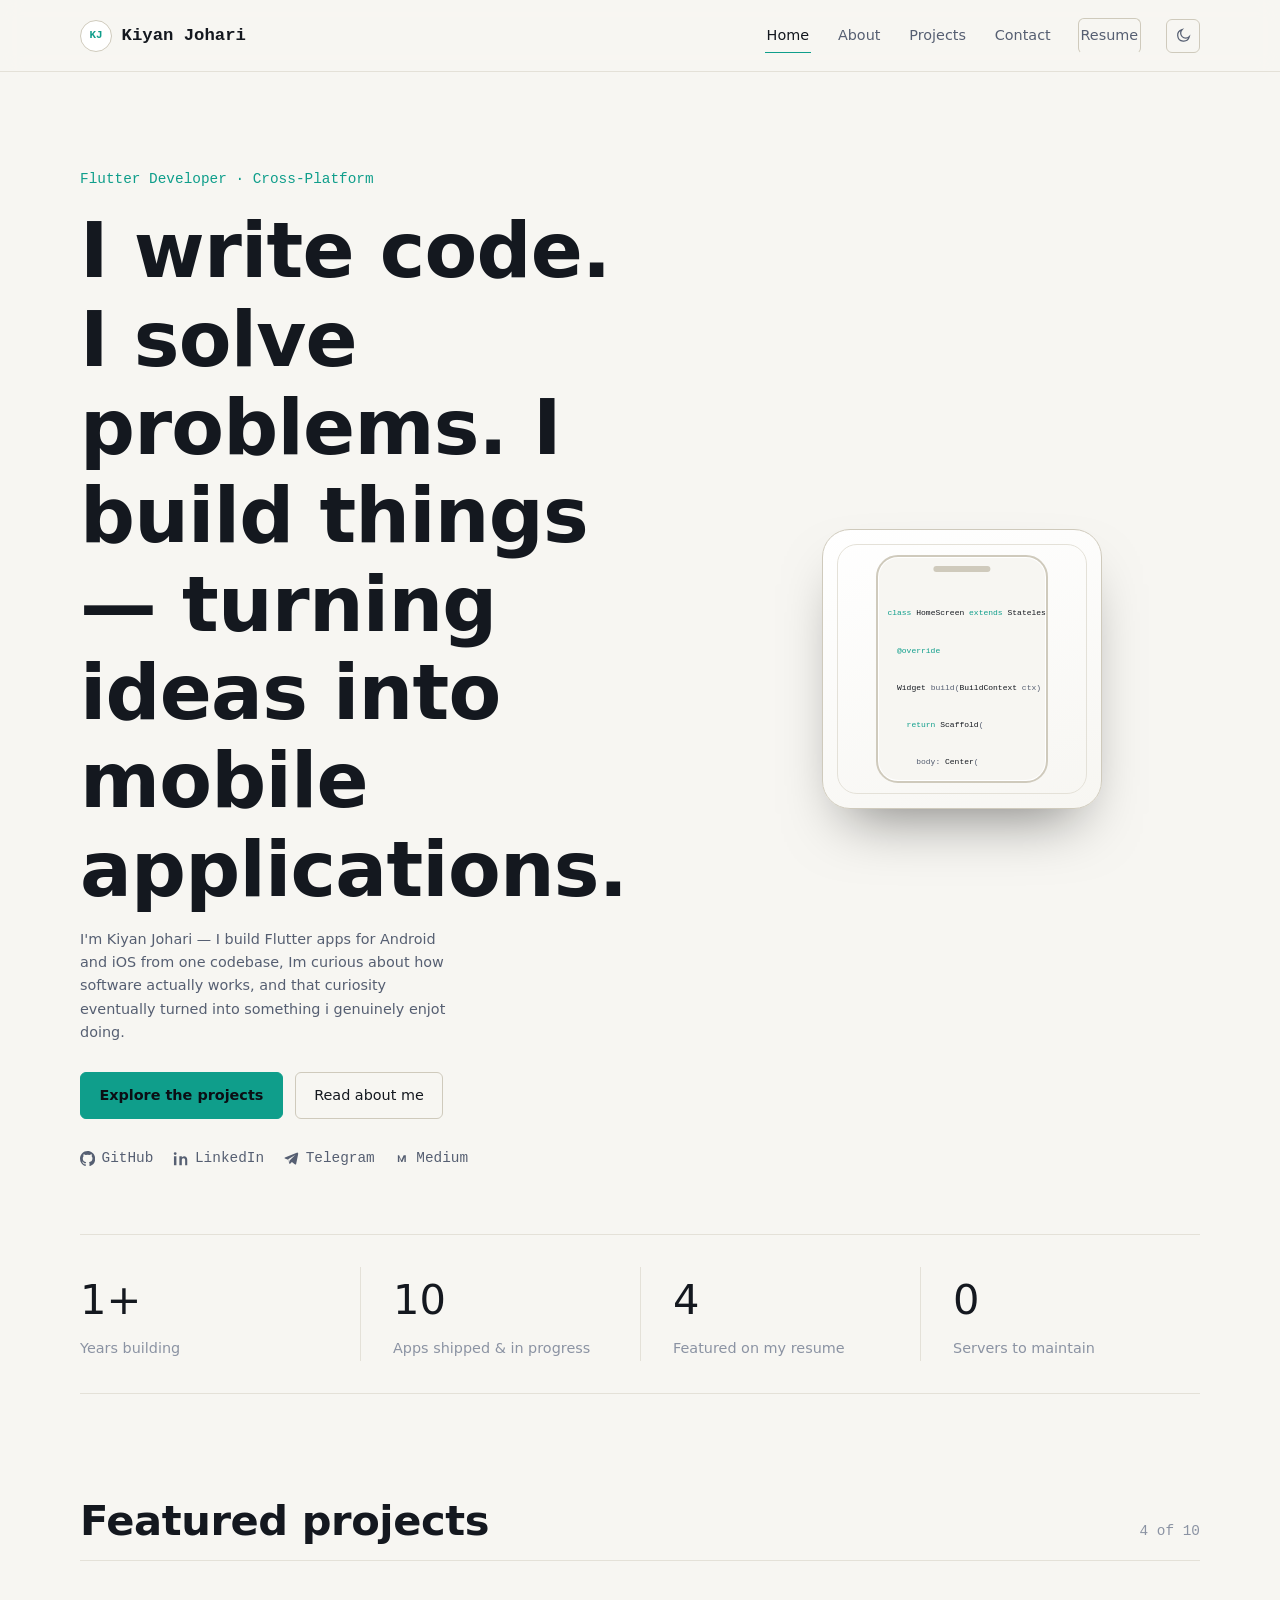
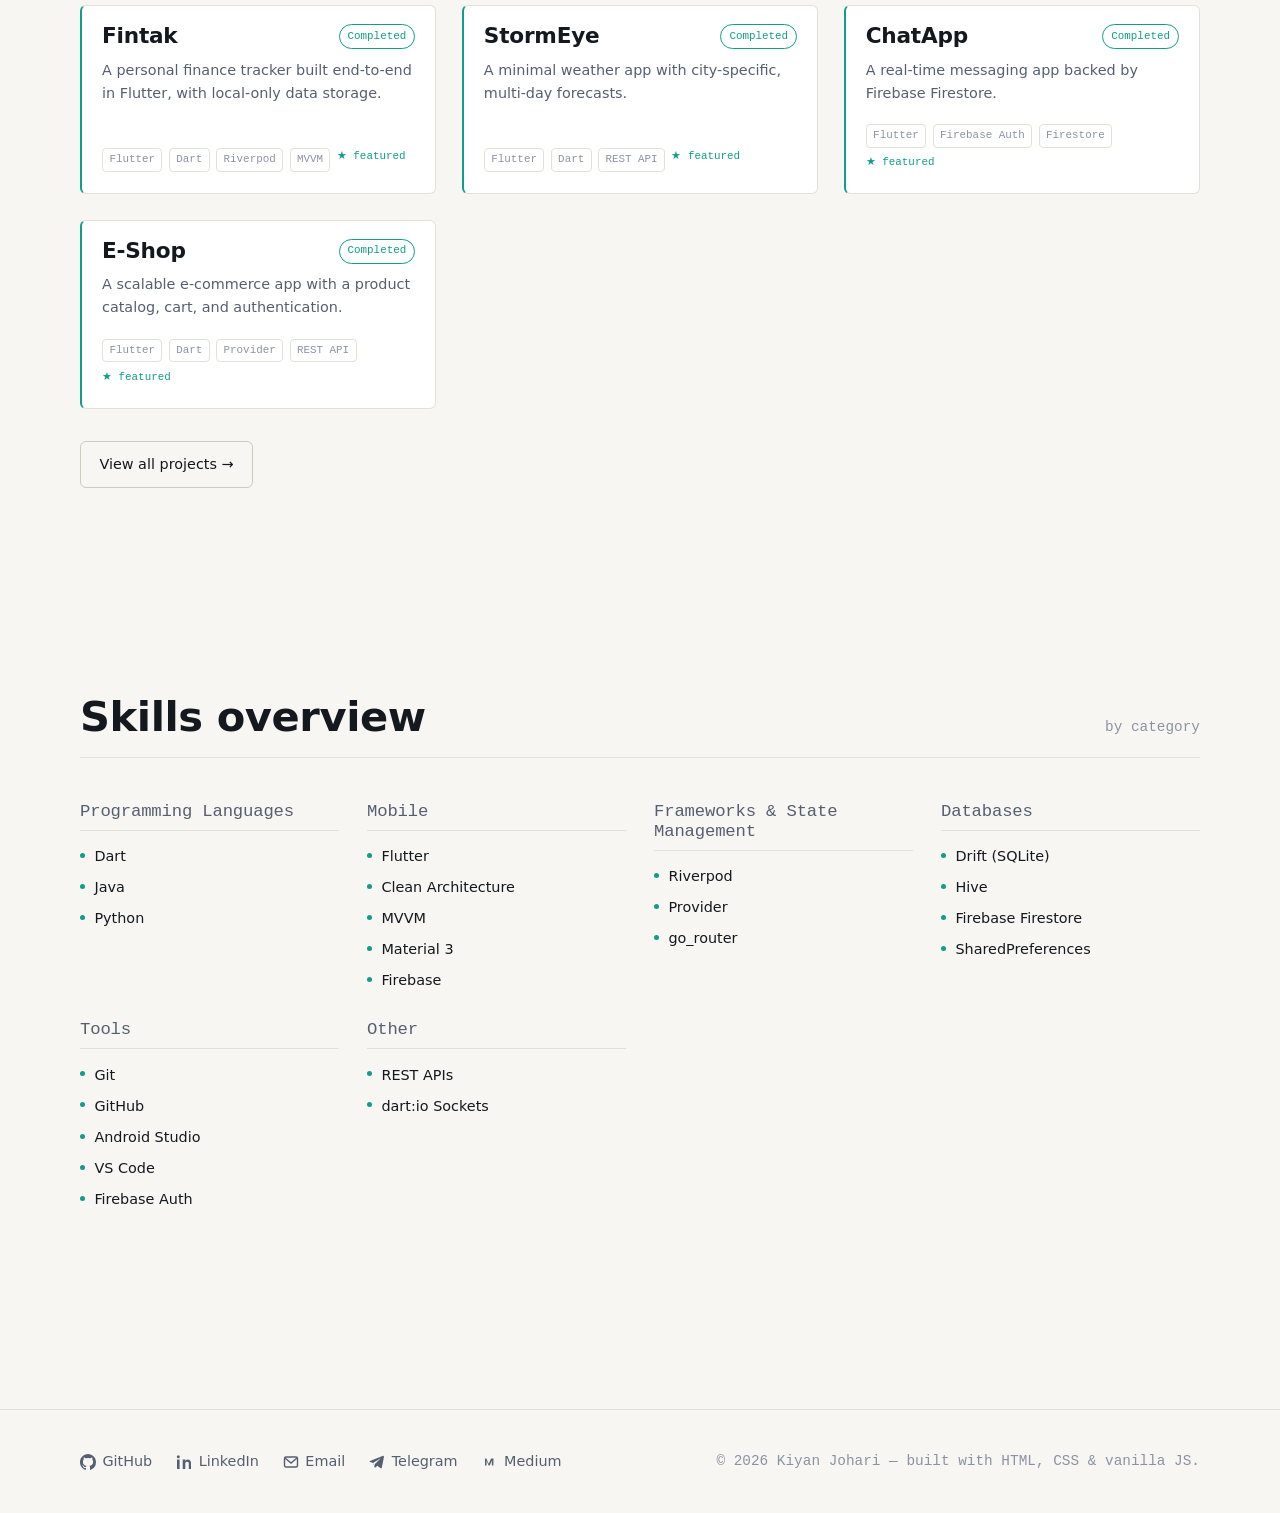
==== index.html @ 6b24f6c8 "portfolio is done" ====
<!DOCTYPE html>
<html lang="en">
<head>
  <meta charset="UTF-8" />
  <meta name="viewport" content="width=device-width, initial-scale=1" />
  <title>Kiyan Johari — Flutter Developer, Cross-Platform</title>
  <meta name="description" content="Kiyan Johari — Flutter developer building offline-first, cross-platform apps for Android and iOS from one codebase." />
  <link rel="canonical" href="https://kiyanjohari.dev/" />

  <meta property="og:type" content="website" />
  <meta property="og:title" content="Kiyan Johari — Flutter Developer, Cross-Platform" />
  <meta property="og:description" content="Offline-first, cross-platform Flutter apps for Android and iOS from one codebase." />
  <meta property="og:url" content="https://kiyanjohari.dev/" />
  <meta property="og:image" content="https://kiyanjohari.dev/assets/images/og-cover.jpg" />
  <meta name="twitter:card" content="summary_large_image" />
  <meta name="twitter:title" content="Kiyan Johari — Flutter Developer, Cross-Platform" />
  <meta name="twitter:description" content="Offline-first, cross-platform Flutter apps for Android and iOS from one codebase." />

  <link rel="icon" href="assets/icons/favicon.svg" type="image/svg+xml" />
  <link rel="preload" href="assets/fonts/space-grotesk.woff2" as="font" type="font/woff2" crossorigin />
  <link rel="preconnect" href="https://fonts.gstatic.com" crossorigin />
  <link rel="stylesheet" href="css/main.css" />
  <link rel="stylesheet" href="css/components.css" />
  <link rel="stylesheet" href="css/responsive.css" />

  <style>
    /* Home-page-only overrides: header avatar + resume button, hero social
       row, a standalone stats band below the hero, and an animated phone
       mockup with Flutter code in place of the old bird mark. Scoped here
       rather than in the shared stylesheets. */
    .hero .hero-lede { font-size: var(--step--1); max-width: 42ch; }

    .nav-brand { gap: 0.6rem; }
    .nav-avatar {
      width: 2rem; height: 2rem;
      border-radius: 50%;
      display: grid;
      place-items: center;
      background: var(--bg-card);
      border: 1px solid var(--border-strong);
      font-family: var(--font-mono);
      font-size: 0.68rem;
      color: var(--accent);
    }
    .btn-sm { padding: 0.45rem 0.85rem; font-size: var(--step--1); }

    .hero-social {
      display: flex;
      flex-wrap: wrap;
      gap: 1.25rem;
      margin-top: 1.75rem;
    }
    .hero-social a {
      display: inline-flex;
      align-items: center;
      gap: 0.4rem;
      color: var(--text-muted);
      text-decoration: none;
      font-family: var(--font-mono);
      font-size: var(--step--1);
    }
    .hero-social a svg { width: 0.95rem; height: 0.95rem; }
    .hero-social a:hover { color: var(--accent); }

    .stats-band {
      display: flex;
      flex-wrap: wrap;
      border-top: 1px solid var(--border);
      border-bottom: 1px solid var(--border);
      padding-block: 2rem;
    }
    .stats-band .stat {
      flex: 1 1 10rem;
      padding-inline: clamp(1rem, 3vw, 2rem);
      border-left: 1px solid var(--border);
    }
    .stats-band .stat:first-child { border-left: none; padding-left: 0; }
    .stats-band .num {
      display: block;
      font-family: var(--font-display);
      font-size: var(--step-3);
      color: var(--text);
    }
    .stats-band .label { color: var(--text-faint); font-size: var(--step--1); }

    /* Phone mockup with Flutter code, replacing the old bird mark */
    .hero-visual {
      width: min(280px, 68vw);
      aspect-ratio: 1;
      margin-inline: auto;
      border-radius: 28px;
      border: 1px solid var(--border-strong);
      background: linear-gradient(160deg, var(--bg-elevated), var(--bg));
      box-shadow: 0 30px 60px -25px rgba(0, 0, 0, 0.5);
      position: relative;
      display: grid;
      place-items: center;
      opacity: 0;
      transform: scale(0.96);
      animation: visual-in 0.7s 0.15s cubic-bezier(.22,.9,.3,1) forwards;
    }
    .hero-visual::after {
      content: "";
      position: absolute;
      inset: 14px;
      border-radius: 20px;
      border: 1px solid var(--border);
      pointer-events: none;
    }

    .hero-phone-frame {
      width: 62%;
      height: 82%;
      background: var(--bg);
      border: 2px solid var(--border-strong);
      border-radius: 22px;
      position: relative;
      padding: 1.6rem 0.6rem 0.7rem;
      box-shadow: inset 0 0 0 1px var(--bg-elevated);
      overflow: hidden;
    }
    .phone-notch {
      position: absolute;
      top: 0.55rem;
      left: 50%;
      transform: translateX(-50%);
      width: 34%;
      height: 0.4rem;
      border-radius: 999px;
      background: var(--border-strong);
    }
    .phone-code {
      font-family: var(--font-mono);
      font-size: 0.5rem;
      line-height: 1.55;
      color: var(--text-faint);
      white-space: pre;
      opacity: 0;
      animation: code-in 0.5s 0.55s ease forwards;
    }
    .phone-code p { margin: 0; }
    .phone-code .tok-kw { color: var(--accent); }
    .phone-code .tok-class { color: var(--text); }
    .phone-code .tok-str { color: #8fbf7f; }
    .phone-cursor {
      display: inline-block;
      width: 0.45em;
      height: 0.9em;
      margin-left: 1px;
      background: var(--accent);
      vertical-align: text-bottom;
      animation: cursor-blink 1s step-end infinite;
    }

    @keyframes visual-in { to { opacity: 1; transform: scale(1); } }
    @keyframes code-in { to { opacity: 1; } }
    @keyframes cursor-blink { 0%, 50% { opacity: 1; } 50.01%, 100% { opacity: 0; } }

    @media (max-width: 860px) {
      .hero-visual { order: -1; margin-bottom: 1rem; width: min(210px, 58vw); }
      .stats-band .stat { border-left: none; border-top: 1px solid var(--border); padding-top: 1.25rem; padding-left: 0; }
      .stats-band .stat:first-child { border-top: none; padding-top: 0; }
      .stats-band { flex-direction: column; gap: 1.25rem; }
    }
    @media (prefers-reduced-motion: reduce) {
      .hero-visual { animation: none; opacity: 1; transform: none; }
      .phone-code { animation: none; opacity: 1; }
      .phone-cursor { animation: none; }
    }
  </style>

  <script type="application/ld+json">
  {
    "@context": "https://schema.org",
    "@type": "Person",
    "name": "Kiyan Johari",
    "jobTitle": "Flutter Developer, Cross-Platform",
    "url": "https://kiyanjohari.dev/",
    "sameAs": ["https://github.com/Kiyanjr", "https://www.linkedin.com/in/kiyan-johari-831720248", "https://t.me/KiyanDev1", "https://medium.com/@kiyanjr"]
  }
  </script>
</head>
<body data-base="">
  <a class="skip-link" href="#main">Skip to content</a>

  <header class="site-header">
    <nav class="nav container" aria-label="Primary">
      <a class="nav-brand" href="index.html">
        <span class="nav-avatar" aria-hidden="true">KJ</span>
        Kiyan Johari
      </a>
      <button class="nav-toggle" type="button" data-nav-toggle aria-expanded="false" aria-controls="nav-links">
        <span class="visually-hidden">Toggle menu</span>
        <svg width="18" height="18" viewBox="0 0 18 18" fill="none" stroke="currentColor" stroke-width="1.6"><path d="M2 5h14M2 9h14M2 13h14"/></svg>
      </button>
      <div class="nav-links" id="nav-links" data-nav-links>
        <a href="index.html" aria-current="page">Home</a>
        <a href="about.html">About</a>
        <a href="projects.html">Projects</a>
        <a href="about.html#contact">Contact</a>
        <a class="btn btn-sm" data-profile-href="resumeUrl" href="assets/kiyan-johari-resume.pdf" target="_blank" rel="noopener">Resume</a>
        <button class="theme-toggle" type="button" data-theme-toggle aria-label="Toggle color theme">
          <svg class="icon-sun" viewBox="0 0 20 20" fill="none" stroke="currentColor" stroke-width="1.5"><circle cx="10" cy="10" r="3.5"/><path d="M10 1.5v2M10 16.5v2M3.5 3.5l1.4 1.4M15.1 15.1l1.4 1.4M1.5 10h2M16.5 10h2M3.5 16.5l1.4-1.4M15.1 4.9l1.4-1.4"/></svg>
          <svg class="icon-moon" viewBox="0 0 20 20" fill="none" stroke="currentColor" stroke-width="1.5"><path d="M17 11.5A7 7 0 1 1 8.5 3a5.5 5.5 0 0 0 8.5 8.5Z"/></svg>
        </button>
      </div>
    </nav>
  </header>

  <main id="main">
    <section class="hero container">
      <div>
        <p class="hero-eyebrow">Flutter Developer · Cross-Platform</p>
        <h1>I write code. I solve problems. I build things — turning ideas into mobile applications.</h1>
        <p class="hero-lede">I'm Kiyan Johari — I build Flutter apps for Android and iOS from one codebase, Im curious about how software actually works, and that curiosity eventually turned into something i genuinely enjot doing.</p>
        <div class="btn-row">
          <a class="btn btn-primary" href="projects.html">Explore the projects</a>
          <a class="btn" href="about.html">Read about me</a>
        </div>
        <div class="hero-social" aria-label="Social links">
          <a data-profile-href="github" href="https://github.com/Kiyanjr" target="_blank" rel="noopener">
            <svg viewBox="0 0 16 16" fill="currentColor" aria-hidden="true"><path d="M8 0C3.58 0 0 3.64 0 8.13c0 3.6 2.29 6.65 5.47 7.72.4.08.55-.17.55-.39 0-.19-.01-.82-.01-1.49-2.01.37-2.53-.5-2.69-.96-.09-.23-.48-.96-.82-1.15-.28-.15-.68-.53-.01-.54.63-.01 1.08.59 1.23.83.72 1.22 1.87.88 2.33.67.07-.53.28-.88.51-1.08-1.78-.2-3.64-.9-3.64-3.98 0-.88.31-1.6.82-2.16-.08-.2-.36-1.03.08-2.14 0 0 .67-.22 2.2.83a7.5 7.5 0 0 1 4 0c1.53-1.05 2.2-.83 2.2-.83.44 1.11.16 1.94.08 2.14.51.56.82 1.27.82 2.16 0 3.09-1.87 3.78-3.65 3.98.29.25.54.75.54 1.51 0 1.09-.01 1.97-.01 2.24 0 .22.15.48.55.39A8.14 8.14 0 0 0 16 8.13C16 3.64 12.42 0 8 0Z"/></svg>
            GitHub
          </a>
          <a data-profile-href="linkedin" href="https://www.linkedin.com/in/kiyan-johari-831720248" target="_blank" rel="noopener">
            <svg viewBox="0 0 16 16" fill="currentColor" aria-hidden="true"><path d="M3.6 5.4H1V15h2.6V5.4ZM2.3 4.2a1.5 1.5 0 1 0 0-3 1.5 1.5 0 0 0 0 3ZM15 9.3c0-2.6-1.4-3.8-3.2-3.8-1.5 0-2.1.8-2.5 1.4V5.4H6.7c0 .1 0 3.9 0 9.6h2.6V9.7c0-.3 0-.6.1-.8.2-.6.8-1.2 1.7-1.2 1.2 0 1.7.9 1.7 2.3V15H15V9.3Z"/></svg>
            LinkedIn
          </a>
          <a data-profile-href="telegram" href="https://t.me/KiyanDev1" target="_blank" rel="noopener">
            <svg viewBox="0 0 16 16" fill="currentColor" aria-hidden="true"><path d="M14.7 1.4 1 6.9c-.6.2-.6.9 0 1.1l3.3 1.1 1.3 4.1c.1.4.6.5.9.2l1.8-1.7 3.4 2.5c.4.3 1 .1 1.1-.4l2.2-11c.1-.5-.4-.9-.9-.7ZM5.9 10l-.5 2-1-3.2 7.4-4.6L5.9 10Z"/></svg>
            Telegram
          </a>
          <a data-profile-href="medium" href="https://medium.com/@kiyanjr" target="_blank" rel="noopener">
            <svg viewBox="0 0 16 16" fill="currentColor" aria-hidden="true"><path d="M2 4.5h2.3l2.4 5.3 2.4-5.3h2.3v7h-1.5V6.6l-2.15 4.9h-1.1L4.5 6.6v4.9H3V4.5Z"/></svg>
            Medium
          </a>
        </div>
      </div>

      <div class="hero-visual" aria-hidden="true">
        <div class="hero-phone-frame">
          <span class="phone-notch"></span>
          <div class="phone-code">
            <p><span class="tok-kw">class</span> <span class="tok-class">HomeScreen</span> <span class="tok-kw">extends</span> <span class="tok-class">StatelessWidget</span> {</p>
            <p>&nbsp;&nbsp;<span class="tok-kw">@override</span></p>
            <p>&nbsp;&nbsp;<span class="tok-class">Widget</span> build(<span class="tok-class">BuildContext</span> ctx) {</p>
            <p>&nbsp;&nbsp;&nbsp;&nbsp;<span class="tok-kw">return</span> <span class="tok-class">Scaffold</span>(</p>
            <p>&nbsp;&nbsp;&nbsp;&nbsp;&nbsp;&nbsp;body: <span class="tok-class">Center</span>(</p>
            <p>&nbsp;&nbsp;&nbsp;&nbsp;&nbsp;&nbsp;&nbsp;&nbsp;child: <span class="tok-class">Text</span>(<span class="tok-str">'Hello, Flutter'</span>),</p>
            <p>&nbsp;&nbsp;&nbsp;&nbsp;&nbsp;&nbsp;),</p>
            <p>&nbsp;&nbsp;&nbsp;&nbsp;);<span class="phone-cursor"></span></p>
            <p>&nbsp;&nbsp;}</p>
            <p>}</p>
          </div>
        </div>
      </div>
    </section>

    <section class="stats-band container">
      <div class="stat"><span class="num">1+</span><span class="label">Years building</span></div>
      <div class="stat"><span class="num">10</span><span class="label">Apps shipped &amp; in progress</span></div>
      <div class="stat"><span class="num">4</span><span class="label">Featured on my resume</span></div>
      <div class="stat"><span class="num">0</span><span class="label">Servers to maintain</span></div>
    </section>

    <section class="section container">
      <div class="section-head">
        <h2>Featured projects</h2>
        <span class="section-note">4 of 10</span>
      </div>
      <div class="project-grid" data-featured-projects>
        <div class="empty-state">Loading projects…</div>
      </div>
      <p style="margin-top:2rem"><a class="btn" href="projects.html">View all projects →</a></p>
    </section>

    <section class="section container">
      <div class="section-head">
        <h2>Skills overview</h2>
        <span class="section-note">by category</span>
      </div>
      <div class="skills-grid" data-skills-grid>
        <div class="empty-state">Loading skills…</div>
      </div>
    </section>
  </main>

  <footer class="site-footer">
    <div class="container footer-row">
      <div class="footer-links">
        <a data-profile-href="github" href="https://github.com/Kiyanjr" target="_blank" rel="noopener"><svg viewBox="0 0 16 16" fill="currentColor" width="16" height="16" aria-hidden="true"><path d="M8 0C3.58 0 0 3.64 0 8.13c0 3.6 2.29 6.65 5.47 7.72.4.08.55-.17.55-.39 0-.19-.01-.82-.01-1.49-2.01.37-2.53-.5-2.69-.96-.09-.23-.48-.96-.82-1.15-.28-.15-.68-.53-.01-.54.63-.01 1.08.59 1.23.83.72 1.22 1.87.88 2.33.67.07-.53.28-.88.51-1.08-1.78-.2-3.64-.9-3.64-3.98 0-.88.31-1.6.82-2.16-.08-.2-.36-1.03.08-2.14 0 0 .67-.22 2.2.83a7.5 7.5 0 0 1 4 0c1.53-1.05 2.2-.83 2.2-.83.44 1.11.16 1.94.08 2.14.51.56.82 1.27.82 2.16 0 3.09-1.87 3.78-3.65 3.98.29.25.54.75.54 1.51 0 1.09-.01 1.97-.01 2.24 0 .22.15.48.55.39A8.14 8.14 0 0 0 16 8.13C16 3.64 12.42 0 8 0Z"/></svg> GitHub</a>
        <a data-profile-href="linkedin" href="https://www.linkedin.com/in/kiyan-johari-831720248" target="_blank" rel="noopener"><svg viewBox="0 0 16 16" fill="currentColor" width="16" height="16" aria-hidden="true"><path d="M3.6 5.4H1V15h2.6V5.4ZM2.3 4.2a1.5 1.5 0 1 0 0-3 1.5 1.5 0 0 0 0 3ZM15 9.3c0-2.6-1.4-3.8-3.2-3.8-1.5 0-2.1.8-2.5 1.4V5.4H6.7c0 .1 0 3.9 0 9.6h2.6V9.7c0-.3 0-.6.1-.8.2-.6.8-1.2 1.7-1.2 1.2 0 1.7.9 1.7 2.3V15H15V9.3Z"/></svg> LinkedIn</a>
        <a data-profile-href="email" data-profile-mailto href="mailto:kianjohari81@gmail.com"><svg viewBox="0 0 16 16" fill="none" stroke="currentColor" stroke-width="1.4" width="16" height="16" aria-hidden="true"><rect x="1.5" y="3" width="13" height="10" rx="1.5"/><path d="M2 4l6 5 6-5"/></svg> Email</a>
        <a data-profile-href="telegram" href="https://t.me/KiyanDev1" target="_blank" rel="noopener"><svg viewBox="0 0 16 16" fill="currentColor" width="16" height="16" aria-hidden="true"><path d="M14.7 1.4 1 6.9c-.6.2-.6.9 0 1.1l3.3 1.1 1.3 4.1c.1.4.6.5.9.2l1.8-1.7 3.4 2.5c.4.3 1 .1 1.1-.4l2.2-11c.1-.5-.4-.9-.9-.7ZM5.9 10l-.5 2-1-3.2 7.4-4.6L5.9 10Z"/></svg> Telegram</a>
        <a data-profile-href="medium" href="https://medium.com/@kiyanjr" target="_blank" rel="noopener"><svg viewBox="0 0 16 16" fill="currentColor" width="16" height="16" aria-hidden="true"><path d="M2 4.5h2.3l2.4 5.3 2.4-5.3h2.3v7h-1.5V6.6l-2.15 4.9h-1.1L4.5 6.6v4.9H3V4.5Z"/></svg> Medium</a>
      </div>
      <p class="footer-note">© <span data-year></span> Kiyan Johari — built with HTML, CSS &amp; vanilla JS.</p>
    </div>
  </footer>

  <script src="js/main.js" defer></script>
  <script src="js/animations.js" defer></script>
  <script src="js/projects.js" defer></script>
</body>
</html>
---- css/main.css ----
/* =========================================================
   main.css — tokens, reset, typography, base layout, nav, footer
   ========================================================= */

:root {
  /* Color — ink navy base, single teal accent, warm amber used sparingly */
  --bg: #0B0E14;
  --bg-elevated: #12161F;
  --bg-card: #141924;
  --text: #ECEFF4;
  --text-muted: #8A93A6;
  --text-faint: #545D70;
  --accent: #5EEAD4;
  --accent-soft: rgba(94, 234, 212, 0.12);
  --accent-2: #F5B87A;
  --border: #232A38;
  --border-strong: #333D50;
  --danger: #E8776B;

  /* Type */
  --font-display: "Space Grotesk", "Inter", system-ui, sans-serif;
  --font-body: "Inter", system-ui, -apple-system, sans-serif;
  --font-mono: "IBM Plex Mono", "SFMono-Regular", Consolas, monospace;

  /* Scale */
  --step--1: clamp(0.83rem, 0.8rem + 0.15vw, 0.9rem);
  --step-0: clamp(1rem, 0.96rem + 0.2vw, 1.08rem);
  --step-1: clamp(1.2rem, 1.1rem + 0.4vw, 1.35rem);
  --step-2: clamp(1.5rem, 1.3rem + 0.8vw, 1.85rem);
  --step-3: clamp(1.9rem, 1.6rem + 1.4vw, 2.6rem);
  --step-4: clamp(2.4rem, 1.9rem + 2.4vw, 3.6rem);
  --step-5: clamp(3rem, 2.2rem + 3.6vw, 4.8rem);

  /* Layout */
  --content-width: 1120px;
  --content-pad: clamp(1.25rem, 4vw, 3rem);
  --radius-sm: 6px;
  --radius-md: 10px;
  --gap: clamp(1rem, 2vw, 1.75rem);

  color-scheme: dark;
}

html[data-theme="light"] {
  --bg: #F7F6F2;
  --bg-elevated: #FFFFFF;
  --bg-card: #FFFFFF;
  --text: #14181F;
  --text-muted: #565F72;
  --text-faint: #8B93A3;
  --accent: #0F9E8B;
  --accent-soft: rgba(15, 158, 139, 0.1);
  --accent-2: #B4691F;
  --border: #E4E1D8;
  --border-strong: #CFCABC;
  color-scheme: light;
}

/* Reset ------------------------------------------------- */
*, *::before, *::after { box-sizing: border-box; }
html { scroll-behavior: smooth; overflow-x: hidden; }
body { overflow-x: hidden; max-width: 100vw; }
@media (prefers-reduced-motion: reduce) {
  html { scroll-behavior: auto; }
  *, *::before, *::after {
    animation-duration: 0.001ms !important;
    animation-iteration-count: 1 !important;
    transition-duration: 0.001ms !important;
    scroll-behavior: auto !important;
  }
}

body, h1, h2, h3, h4, p, figure, blockquote, dl, dd { margin: 0; }
ul[class], ol[class] { list-style: none; padding: 0; margin: 0; }
img, picture { max-width: 100%; display: block; }
input, button, textarea, select { font: inherit; color: inherit; }
button { cursor: pointer; }
a { color: inherit; }

body {
  background: var(--bg);
  color: var(--text);
  font-family: var(--font-body);
  font-size: var(--step-0);
  line-height: 1.6;
  -webkit-font-smoothing: antialiased;
  transition: background-color 0.25s ease, color 0.25s ease;
}

h1, h2, h3, h4 {
  font-family: var(--font-display);
  font-weight: 600;
  line-height: 1.15;
  letter-spacing: -0.01em;
}

h1 { font-size: var(--step-5); }
h2 { font-size: var(--step-3); }
h3 { font-size: var(--step-2); }
h4 { font-size: var(--step-1); }

p { color: var(--text-muted); max-width: 62ch; }

.mono {
  font-family: var(--font-mono);
  font-size: var(--step--1);
}

/* Focus states ------------------------------------------ */
:focus-visible {
  outline: 2px solid var(--accent);
  outline-offset: 3px;
  border-radius: 2px;
}

/* Skip link ----------------------------------------------*/
.skip-link {
  position: absolute;
  left: -999px;
  top: 0;
  background: var(--accent);
  color: #0B0E14;
  padding: 0.6rem 1rem;
  z-index: 200;
  font-family: var(--font-mono);
  font-size: var(--step--1);
  border-radius: 0 0 var(--radius-sm) 0;
}
.skip-link:focus {
  left: 0;
}

/* Layout helpers ----------------------------------------- */
.container {
  width: min(var(--content-width), 100% - var(--content-pad) * 2);
  margin-inline: auto;
}

.section {
  padding-block: clamp(3rem, 8vw, 6.5rem);
}

.section-head {
  display: flex;
  align-items: baseline;
  justify-content: space-between;
  gap: 1rem;
  margin-bottom: clamp(1.5rem, 4vw, 2.75rem);
  border-bottom: 1px solid var(--border);
  padding-bottom: 1rem;
}

.section-head h2 { margin: 0; }
.section-head .section-note {
  color: var(--text-faint);
  font-family: var(--font-mono);
  font-size: var(--step--1);
  white-space: nowrap;
}

/* Nav ------------------------------------------------------ */
.site-header {
  position: sticky;
  top: 0;
  z-index: 100;
  background: color-mix(in srgb, var(--bg) 88%, transparent);
  backdrop-filter: blur(10px);
  border-bottom: 1px solid var(--border);
}

.nav {
  display: flex;
  align-items: center;
  justify-content: space-between;
  padding-block: 1.1rem;
}

.nav-brand {
  font-family: var(--font-mono);
  font-weight: 600;
  font-size: var(--step-0);
  text-decoration: none;
  color: var(--text);
  display: flex;
  align-items: center;
  gap: 0.4rem;
}
.nav-brand .dot { color: var(--accent); }

.nav-links {
  display: flex;
  align-items: center;
  gap: clamp(1rem, 2vw, 2rem);
  flex-wrap: wrap;
  min-width: 0;
}

.nav-links a {
  text-decoration: none;
  color: var(--text-muted);
  font-size: var(--step--1);
  padding: 0.35rem 0.1rem;
  border-bottom: 1px solid transparent;
  transition: color 0.15s ease, border-color 0.15s ease;
}
.nav-links a:hover,
.nav-links a[aria-current="page"] {
  color: var(--text);
  border-color: var(--accent);
}

.nav-toggle {
  display: none;
  background: none;
  border: 1px solid var(--border-strong);
  border-radius: var(--radius-sm);
  padding: 0.4rem 0.6rem;
  color: var(--text);
}

.theme-toggle {
  background: none;
  border: 1px solid var(--border-strong);
  border-radius: var(--radius-sm);
  width: 2.1rem;
  height: 2.1rem;
  display: grid;
  place-items: center;
  color: var(--text-muted);
  transition: border-color 0.15s ease, color 0.15s ease;
}
.theme-toggle:hover { color: var(--accent); border-color: var(--accent); }
.theme-toggle svg { width: 1.05rem; height: 1.05rem; }
html[data-theme="light"] .icon-moon { display: block; }
html[data-theme="light"] .icon-sun { display: none; }
html:not([data-theme="light"]) .icon-moon { display: none; }
html:not([data-theme="light"]) .icon-sun { display: block; }

/* Footer ----------------------------------------------------*/
.site-footer {
  border-top: 1px solid var(--border);
  padding-block: 2.5rem;
  margin-top: clamp(3rem, 8vw, 6rem);
}
.footer-row {
  display: flex;
  align-items: center;
  justify-content: space-between;
  gap: 1rem;
  flex-wrap: wrap;
}
.footer-links {
  display: flex;
  gap: 1.5rem;
  flex-wrap: wrap;
}
.footer-links a {
  text-decoration: none;
  color: var(--text-muted);
  font-size: var(--step--1);
  display: inline-flex;
  align-items: center;
  gap: 0.4rem;
}
.footer-links a svg { width: 1rem; height: 1rem; }
.footer-links a:hover { color: var(--accent); }
.footer-note {
  color: var(--text-faint);
  font-family: var(--font-mono);
  font-size: var(--step--1);
}

/* Utility ----------------------------------------------------*/
.visually-hidden {
  position: absolute;
  width: 1px; height: 1px;
  overflow: hidden;
  clip: rect(0 0 0 0);
  white-space: nowrap;
}

[data-reveal] {
  opacity: 0;
  transform: translateY(14px);
  transition: opacity 0.5s ease, transform 0.5s ease;
}
[data-reveal].is-visible {
  opacity: 1;
  transform: translateY(0);
}
@media (prefers-reduced-motion: reduce) {
  [data-reveal] { opacity: 1; transform: none; }
}
---- css/components.css ----
/* =========================================================
   components.css — hero, buttons, cards, phone mockup, skills, timeline
   ========================================================= */

/* Buttons --------------------------------------------------*/
.btn {
  display: inline-flex;
  align-items: center;
  gap: 0.5rem;
  padding: 0.7rem 1.15rem;
  border-radius: var(--radius-sm);
  font-size: var(--step--1);
  font-weight: 500;
  text-decoration: none;
  border: 1px solid var(--border-strong);
  color: var(--text);
  transition: border-color 0.15s ease, background-color 0.15s ease, transform 0.15s ease;
}
.btn:hover { border-color: var(--accent); transform: translateY(-1px); }
.btn-primary {
  background: var(--accent);
  border-color: var(--accent);
  color: #0B0E14;
  font-weight: 600;
}
.btn-primary:hover { background: color-mix(in srgb, var(--accent) 88%, white); }
.btn svg { width: 1rem; height: 1rem; flex-shrink: 0; }
.btn-row { display: flex; flex-wrap: wrap; gap: 0.75rem; }

/* Hero -------------------------------------------------------*/
.hero {
  display: grid;
  grid-template-columns: 1.1fr 0.9fr;
  gap: clamp(2rem, 5vw, 4rem);
  align-items: center;
  padding-block: clamp(3rem, 9vw, 6rem) clamp(2rem, 6vw, 4rem);
  min-width: 0;
}
.hero > * { min-width: 0; }

.hero-eyebrow {
  font-family: var(--font-mono);
  color: var(--accent);
  font-size: var(--step--1);
  margin-bottom: 1rem;
}

.hero h1 { margin-bottom: 0.9rem; }
.hero .hero-lede { font-size: var(--step-1); color: var(--text-muted); margin-bottom: 1.75rem; max-width: 46ch; }

.hero-meta {
  display: flex;
  gap: 1.5rem;
  margin-top: 2.25rem;
  flex-wrap: wrap;
}
.hero-meta-item {
  border-top: 1px solid var(--border);
  padding-top: 0.6rem;
  min-width: 8rem;
}
.hero-meta-item .num {
  font-family: var(--font-display);
  font-size: var(--step-2);
  display: block;
}
.hero-meta-item .label {
  color: var(--text-faint);
  font-size: var(--step--1);
}

/* Phone mockup — the one bold hero element -------------------*/
.phone-frame {
  position: relative;
  width: min(280px, 78vw);
  aspect-ratio: 9 / 19.5;
  margin-inline: auto;
  border-radius: 34px;
  padding: 10px;
  background: linear-gradient(160deg, var(--bg-elevated), var(--bg));
  border: 1px solid var(--border-strong);
  box-shadow: 0 30px 60px -25px rgba(0,0,0,0.55);
}
.phone-frame::before {
  content: "";
  position: absolute;
  top: 22px; left: 50%;
  translate: -50% 0;
  width: 40%;
  height: 7px;
  border-radius: 4px;
  background: var(--bg);
  z-index: 2;
}
.phone-screen {
  position: relative;
  width: 100%;
  height: 100%;
  border-radius: 26px;
  overflow: hidden;
  background: var(--bg-card);
  border: 1px solid var(--border);
  padding: 1.5rem 1rem 1rem;
  display: flex;
  flex-direction: column;
  gap: 0.6rem;
}
.phone-screen .ps-label {
  font-family: var(--font-mono);
  font-size: 0.62rem;
  color: var(--text-faint);
  letter-spacing: 0.02em;
}
.phone-screen .ps-bar {
  height: 34px;
  border-radius: 8px;
  background: var(--bg-elevated);
  border: 1px solid var(--border);
}
.phone-screen .ps-chart {
  flex: 1;
  border-radius: 10px;
  background: linear-gradient(180deg, var(--accent-soft), transparent);
  border: 1px solid var(--border);
  position: relative;
  overflow: hidden;
}
.phone-screen .ps-chart svg { position: absolute; inset: 0; width: 100%; height: 100%; }
.phone-screen .ps-row { display: flex; gap: 0.5rem; }
.phone-screen .ps-pill {
  flex: 1;
  height: 46px;
  border-radius: 9px;
  background: var(--bg-elevated);
  border: 1px solid var(--border);
  display: flex;
  align-items: center;
  justify-content: center;
  color: var(--accent);
  font-family: var(--font-mono);
  font-size: 0.68rem;
}

/* Project grid -------------------------------------------------*/
.project-grid {
  display: grid;
  grid-template-columns: repeat(auto-fill, minmax(280px, 1fr));
  gap: var(--gap);
}

.project-card {
  display: flex;
  flex-direction: column;
  border: 1px solid var(--border);
  border-left: 2px solid var(--border-strong);
  border-radius: var(--radius-sm);
  overflow: hidden;
  background: var(--bg-card);
  text-decoration: none;
  color: var(--text);
  transition: border-color 0.18s ease, transform 0.18s ease;
}
.project-card:hover { border-left-color: var(--accent); transform: translateY(-3px); }
.project-card[data-status="Completed"] { border-left-color: var(--accent); }
.project-card[data-status="In Progress"] { border-left-color: var(--accent-2); }
.project-card[data-status="Archived"] { border-left-color: var(--text-faint); }

.project-card-media {
  aspect-ratio: 16/10;
  background: var(--bg-elevated);
  overflow: hidden;
}
.project-card-media img { width: 100%; height: 100%; object-fit: cover; }

.project-card-body { padding: 1.1rem 1.25rem 1.35rem; display: flex; flex-direction: column; gap: 0.6rem; flex: 1; }

.project-card-top {
  display: flex;
  align-items: center;
  justify-content: space-between;
  gap: 0.5rem;
}
.project-card-top h3 { font-size: var(--step-1); margin: 0; }

.status-badge {
  font-family: var(--font-mono);
  font-size: 0.68rem;
  padding: 0.18rem 0.5rem;
  border-radius: 999px;
  border: 1px solid var(--border-strong);
  color: var(--text-muted);
  white-space: nowrap;
}
.status-badge[data-status="Completed"] { color: var(--accent); border-color: var(--accent); }
.status-badge[data-status="In Progress"] { color: var(--accent-2); border-color: var(--accent-2); }

.project-card p { font-size: var(--step--1); margin: 0; }

.tech-tags {
  display: flex;
  flex-wrap: wrap;
  gap: 0.4rem;
  margin-top: auto;
  padding-top: 0.6rem;
}
.tech-tag {
  font-family: var(--font-mono);
  font-size: 0.68rem;
  color: var(--text-faint);
  border: 1px solid var(--border);
  border-radius: 4px;
  padding: 0.14rem 0.4rem;
}

.featured-flag {
  font-family: var(--font-mono);
  font-size: 0.68rem;
  color: var(--accent);
}

/* Filters ----------------------------------------------------*/
.filter-row {
  display: flex;
  flex-wrap: wrap;
  gap: 0.5rem;
  margin-bottom: 2rem;
}
.filter-btn {
  font-family: var(--font-mono);
  font-size: 0.72rem;
  padding: 0.35rem 0.7rem;
  border-radius: 999px;
  border: 1px solid var(--border-strong);
  background: none;
  color: var(--text-muted);
}
.filter-btn[aria-pressed="true"] {
  color: var(--bg);
  background: var(--accent);
  border-color: var(--accent);
}

/* Skills -------------------------------------------------------*/
.skills-grid {
  display: grid;
  grid-template-columns: repeat(auto-fit, minmax(220px, 1fr));
  gap: 1.75rem;
}
.skill-category h3 {
  font-size: var(--step-0);
  font-family: var(--font-mono);
  color: var(--text-muted);
  font-weight: 500;
  margin-bottom: 0.9rem;
  padding-bottom: 0.5rem;
  border-bottom: 1px solid var(--border);
}
.skill-list { display: flex; flex-direction: column; gap: 0.5rem; }
.skill-list li {
  color: var(--text);
  font-size: var(--step--1);
  padding-left: 0.9rem;
  position: relative;
}
.skill-list li::before {
  content: "";
  position: absolute;
  left: 0; top: 0.55em;
  width: 5px; height: 5px;
  border-radius: 50%;
  background: var(--accent);
}

/* Timeline (experience) -----------------------------------------*/
.timeline { display: flex; flex-direction: column; }
.timeline-item {
  display: grid;
  grid-template-columns: 9rem 1fr;
  gap: 1.5rem;
  padding-block: 1.5rem;
  border-top: 1px solid var(--border);
}
.timeline-item:first-child { border-top: none; }
.timeline-date {
  font-family: var(--font-mono);
  color: var(--text-faint);
  font-size: var(--step--1);
}
.timeline-role h3 { margin-bottom: 0.15rem; }
.timeline-org { color: var(--accent); font-size: var(--step--1); margin-bottom: 0.6rem; display: block; }
.timeline-tech { display: flex; flex-wrap: wrap; gap: 0.4rem; margin-top: 0.75rem; }

/* Contact ---------------------------------------------------------*/
.contact-grid {
  display: grid;
  grid-template-columns: repeat(auto-fit, minmax(220px, 1fr));
  gap: 1.25rem;
}
.contact-card {
  border: 1px solid var(--border);
  border-radius: var(--radius-sm);
  padding: 1.25rem;
  text-decoration: none;
  color: var(--text);
  display: flex;
  flex-direction: column;
  gap: 0.5rem;
  transition: border-color 0.15s ease, transform 0.15s ease;
}
.contact-card:hover { border-color: var(--accent); transform: translateY(-2px); }
.contact-card .icon { color: var(--accent); }
.contact-card .icon svg { width: 1.3rem; height: 1.3rem; }
.contact-card .label { font-family: var(--font-mono); font-size: var(--step--1); color: var(--text-faint); }
.contact-card .value { font-size: var(--step-0); word-break: break-word; }

/* Project detail ------------------------------------------------*/
.project-hero {
  display: grid;
  gap: 1.5rem;
  padding-block: clamp(2rem, 6vw, 3.5rem);
}
.project-hero-media {
  border-radius: var(--radius-md);
  overflow: hidden;
  border: 1px solid var(--border);
  aspect-ratio: 16/8;
  background: var(--bg-elevated);
}
.project-hero-media img { width: 100%; height: 100%; object-fit: cover; }
.project-meta-row {
  display: flex;
  flex-wrap: wrap;
  gap: 1.5rem;
  margin-top: 1.5rem;
  padding-top: 1.5rem;
  border-top: 1px solid var(--border);
}
.project-meta-row .meta-block .label { font-family: var(--font-mono); font-size: 0.68rem; color: var(--text-faint); display: block; margin-bottom: 0.2rem; }
.screenshot-grid {
  display: grid;
  grid-template-columns: repeat(auto-fit, minmax(240px, 1fr));
  gap: 1rem;
  margin-top: 2.5rem;
}
.screenshot-grid img { border-radius: var(--radius-sm); border: 1px solid var(--border); }

.back-link {
  display: inline-flex;
  align-items: center;
  gap: 0.4rem;
  color: var(--text-muted);
  text-decoration: none;
  font-size: var(--step--1);
  margin-bottom: 1.5rem;
}
.back-link:hover { color: var(--accent); }

.empty-state {
  border: 1px dashed var(--border-strong);
  border-radius: var(--radius-sm);
  padding: 3rem 1.5rem;
  text-align: center;
  color: var(--text-faint);
  font-family: var(--font-mono);
  font-size: var(--step--1);
}

/* Hero chart draw-in — the single orchestrated load animation ------------*/
.ps-chart svg path.draw-line {
  stroke: var(--accent);
  stroke-width: 2;
  fill: none;
  stroke-dasharray: 220;
  stroke-dashoffset: 220;
  animation: draw-line 1.6s 0.3s cubic-bezier(.22,.9,.3,1) forwards;
}
.ps-chart svg path.draw-fill {
  fill: var(--accent-soft);
  opacity: 0;
  animation: fade-in 1s 1.1s ease forwards;
}
@keyframes draw-line { to { stroke-dashoffset: 0; } }
@keyframes fade-in { to { opacity: 1; } }
@media (prefers-reduced-motion: reduce) {
  .ps-chart svg path.draw-line { animation: none; stroke-dashoffset: 0; }
  .ps-chart svg path.draw-fill { animation: none; opacity: 1; }
}

/* About page ------------------------------------------------------------*/
.about-lede { font-size: var(--step-1); max-width: 60ch; margin-top: 1rem; }
.about-grid {
  display: grid;
  grid-template-columns: 1fr 1fr;
  gap: 2rem;
  margin-top: 2.5rem;
}
.about-grid h3, .about-block h3 {
  font-size: var(--step-0);
  color: var(--text-muted);
  margin-bottom: 0.6rem;
}
.about-block { margin-top: 2rem; }
.about-block .tech-tags { padding-top: 0; }
---- css/responsive.css ----
/* =========================================================
   responsive.css — breakpoints
   ========================================================= */

/* Laptop / narrow desktop — collapse nav to the hamburger menu well
   before it gets cramped (this was the actual overflow bug: the old
   860px breakpoint left ~900-1150px windows with a nav row that had
   no wrap fallback and could push the page wider than the viewport). */
@media (max-width: 1080px) {
  .nav-links {
    position: fixed;
    inset: 4rem 0 auto 0;
    background: var(--bg-elevated);
    border-bottom: 1px solid var(--border);
    flex-direction: column;
    align-items: flex-start;
    padding: 1.25rem var(--content-pad) 1.75rem;
    gap: 1rem;
    transform: translateY(-8px);
    opacity: 0;
    pointer-events: none;
    transition: opacity 0.18s ease, transform 0.18s ease;
  }
  .nav-links[data-open="true"] {
    opacity: 1;
    transform: translateY(0);
    pointer-events: auto;
  }
  .nav-toggle { display: inline-grid; place-items: center; }
}

@media (max-width: 860px) {
  .hero {
    grid-template-columns: 1fr;
    text-align: left;
  }
  .hero .phone-frame { order: -1; margin-bottom: 1rem; width: min(220px, 60vw); }

  .timeline-item { grid-template-columns: 1fr; gap: 0.4rem; }
  .about-grid { grid-template-columns: 1fr; gap: 1.5rem; }
  .project-meta-row { grid-template-columns: 1fr; }
  .contact-grid { grid-template-columns: 1fr; }
}

@media (max-width: 600px) {
  .hero-meta { gap: 1rem; }
  .hero-meta-item { min-width: 6.5rem; }
  .project-grid { grid-template-columns: 1fr; }
  .footer-row { flex-direction: column; align-items: flex-start; gap: 1rem; }
  .filter-row { overflow-x: auto; flex-wrap: nowrap; padding-bottom: 0.25rem; }
}

@media (min-width: 1400px) {
  :root { --content-width: 1240px; }
}

/* Small phones — the type scale's floor (--step-5 min 3rem / --step-4 min
   2.4rem) was tuned for tablet/desktop and left long headlines wrapping
   into 6-7 lines on narrow phones, making pages feel oversized and
   cramped. Scale the display sizes down further here only; tablet and
   laptop are untouched since this query doesn't apply there. */
@media (max-width: 480px) {
  :root {
    --step-5: clamp(1.9rem, 1.5rem + 5vw, 2.6rem);
    --step-4: clamp(1.7rem, 1.35rem + 4vw, 2.2rem);
  }
  .hero { padding-block: clamp(2rem, 9vw, 3rem) clamp(1.5rem, 6vw, 2.5rem); }
  .section { padding-block: clamp(2.25rem, 8vw, 3.5rem); }
}
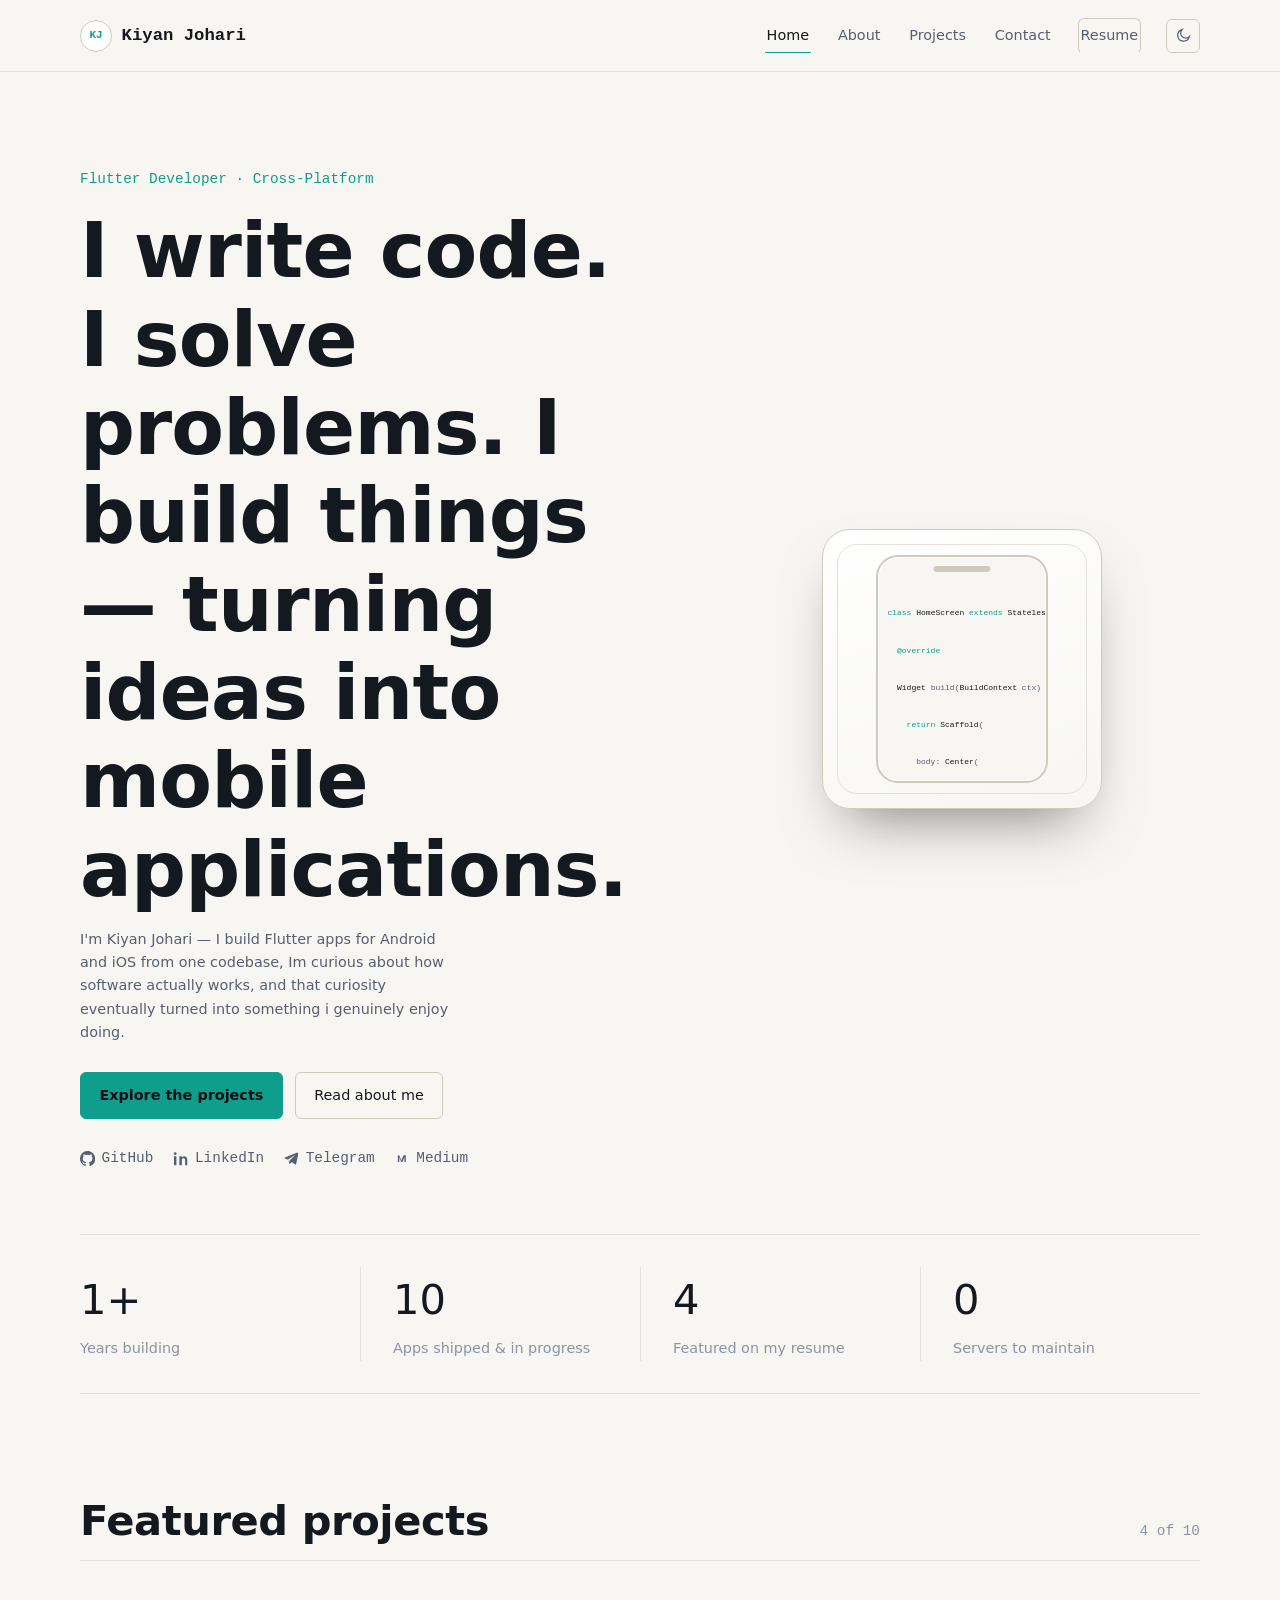
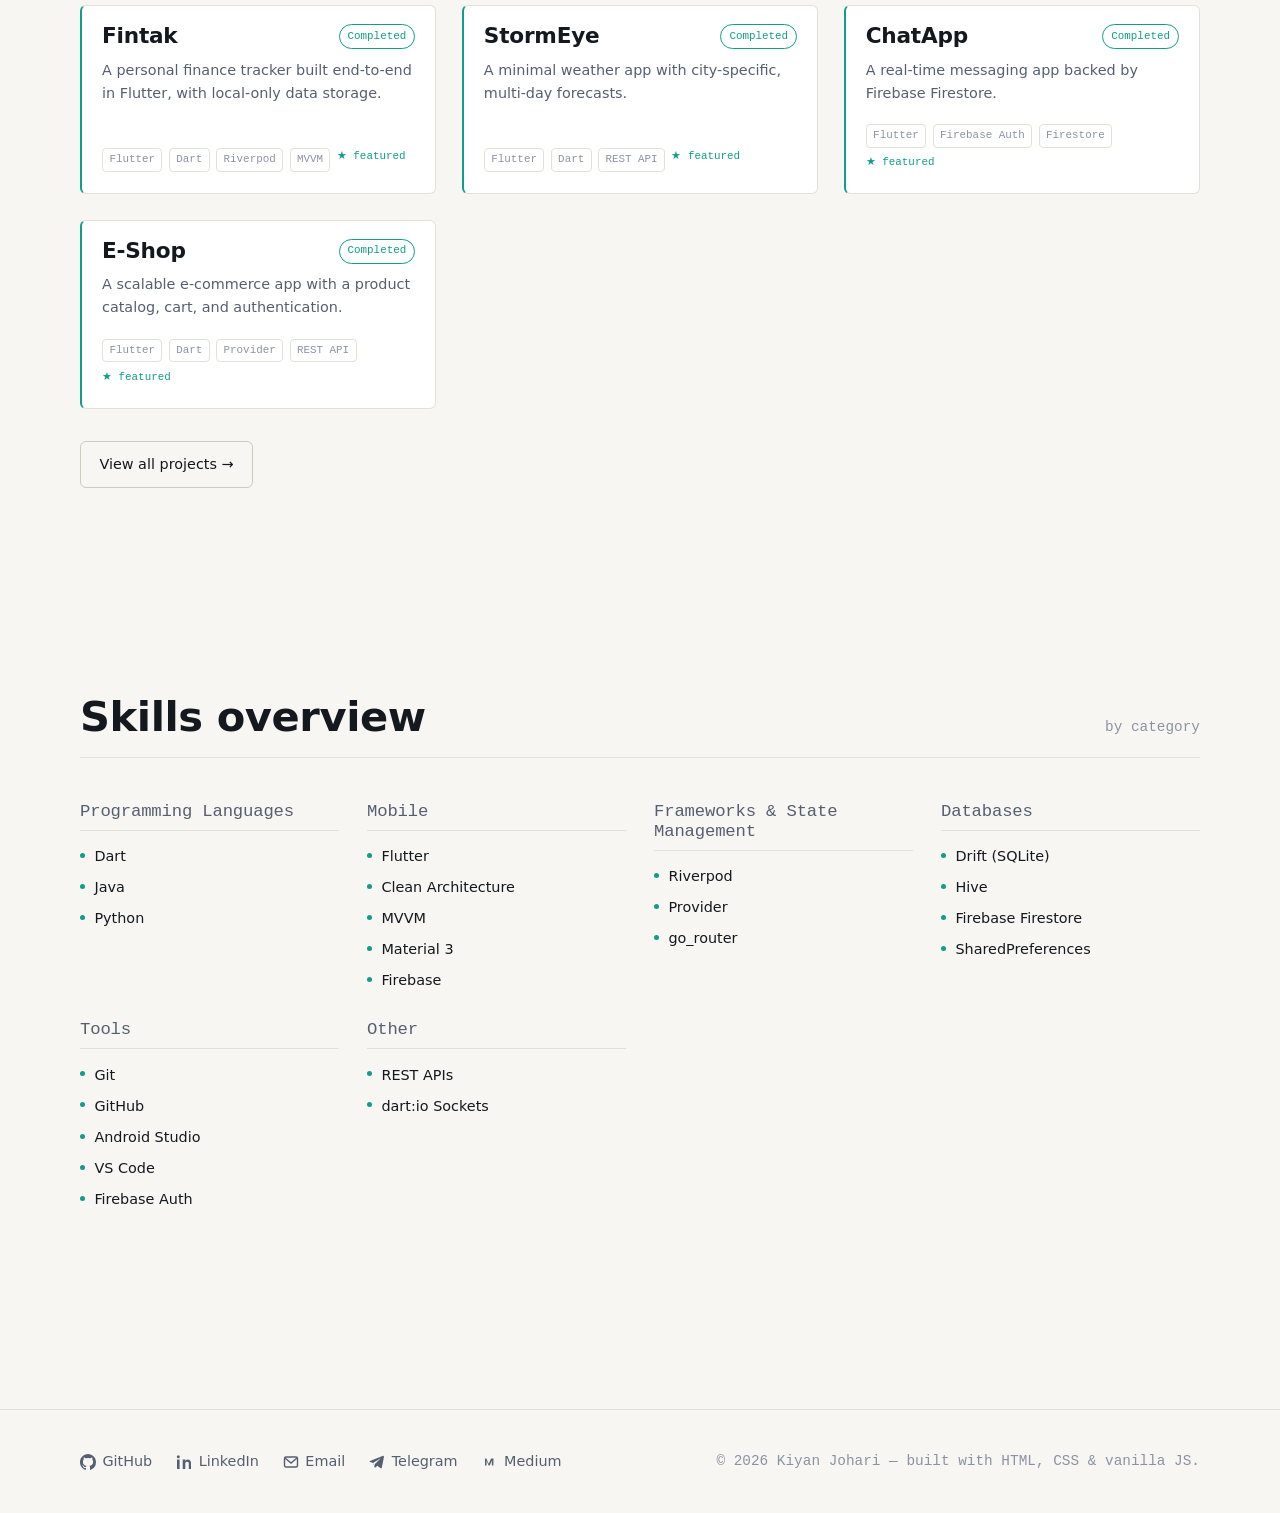
==== commit 9918a558: "fix a typo" ====
--- a/index.html
+++ b/index.html
@@ -212,7 +212,7 @@
       <div>
         <p class="hero-eyebrow">Flutter Developer · Cross-Platform</p>
         <h1>I write code. I solve problems. I build things — turning ideas into mobile applications.</h1>
-        <p class="hero-lede">I'm Kiyan Johari — I build Flutter apps for Android and iOS from one codebase, Im curious about how software actually works, and that curiosity eventually turned into something i genuinely enjot doing.</p>
+        <p class="hero-lede">I'm Kiyan Johari — I build Flutter apps for Android and iOS from one codebase, Im curious about how software actually works, and that curiosity eventually turned into something i genuinely enjoy doing.</p>
         <div class="btn-row">
           <a class="btn btn-primary" href="projects.html">Explore the projects</a>
           <a class="btn" href="about.html">Read about me</a>
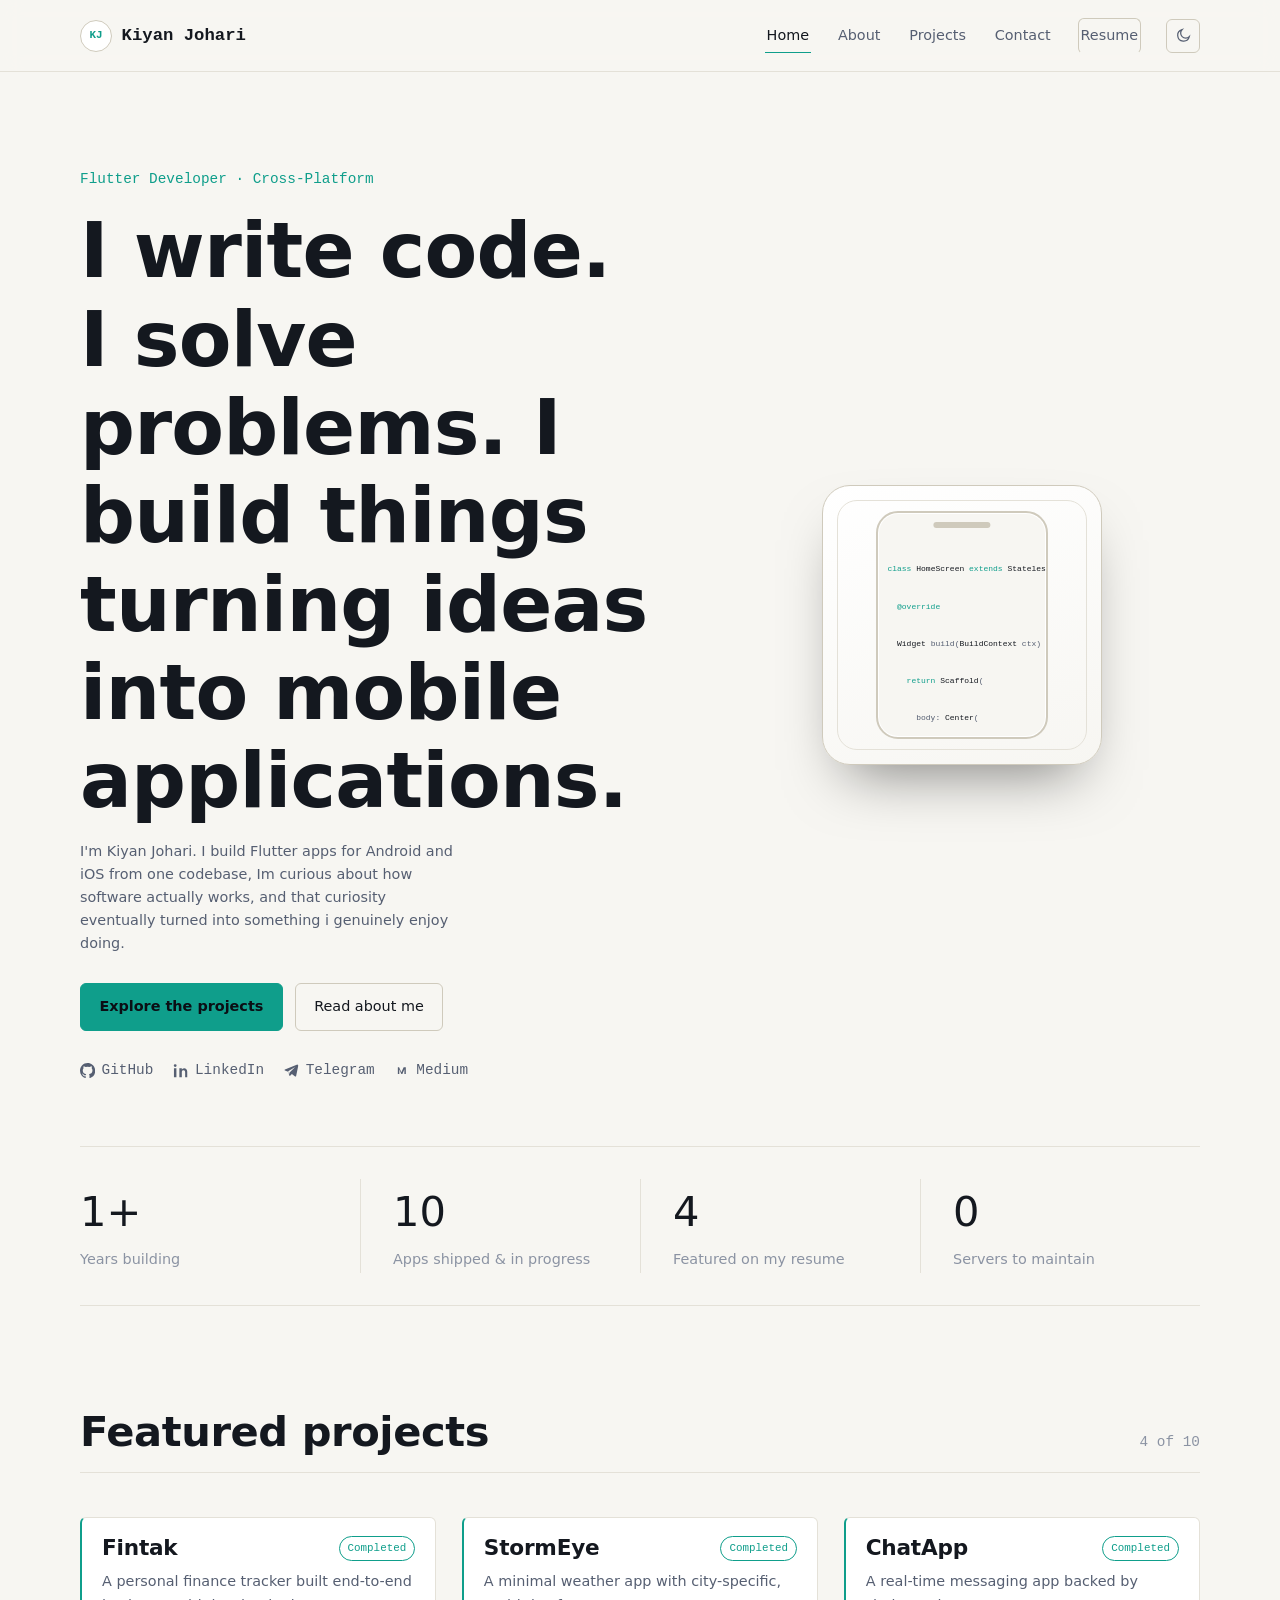
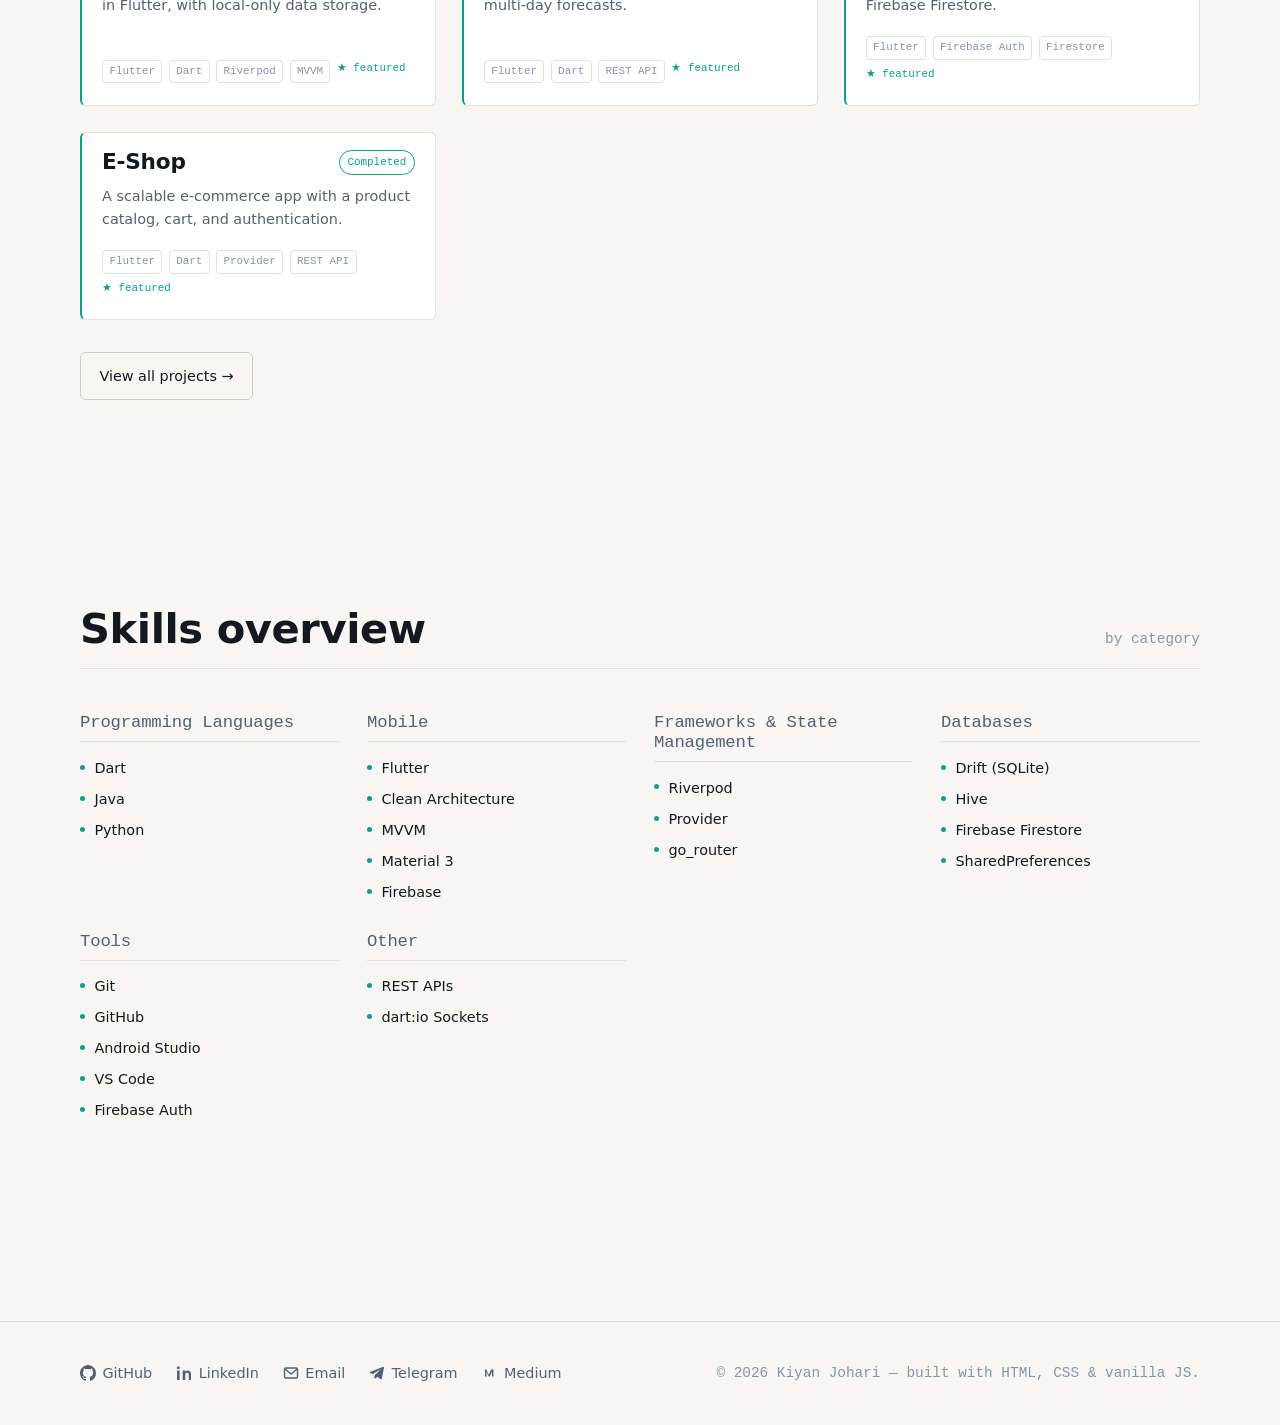
==== commit c1121da2: "title edited" ====
--- a/index.html
+++ b/index.html
@@ -211,8 +211,8 @@
     <section class="hero container">
       <div>
         <p class="hero-eyebrow">Flutter Developer · Cross-Platform</p>
-        <h1>I write code. I solve problems. I build things — turning ideas into mobile applications.</h1>
-        <p class="hero-lede">I'm Kiyan Johari — I build Flutter apps for Android and iOS from one codebase, Im curious about how software actually works, and that curiosity eventually turned into something i genuinely enjoy doing.</p>
+        <h1>I write code. I solve problems. I build things  turning ideas into mobile applications.</h1>
+        <p class="hero-lede">I'm Kiyan Johari. I build Flutter apps for Android and iOS from one codebase, Im curious about how software actually works, and that curiosity eventually turned into something i genuinely enjoy doing.</p>
         <div class="btn-row">
           <a class="btn btn-primary" href="projects.html">Explore the projects</a>
           <a class="btn" href="about.html">Read about me</a>
